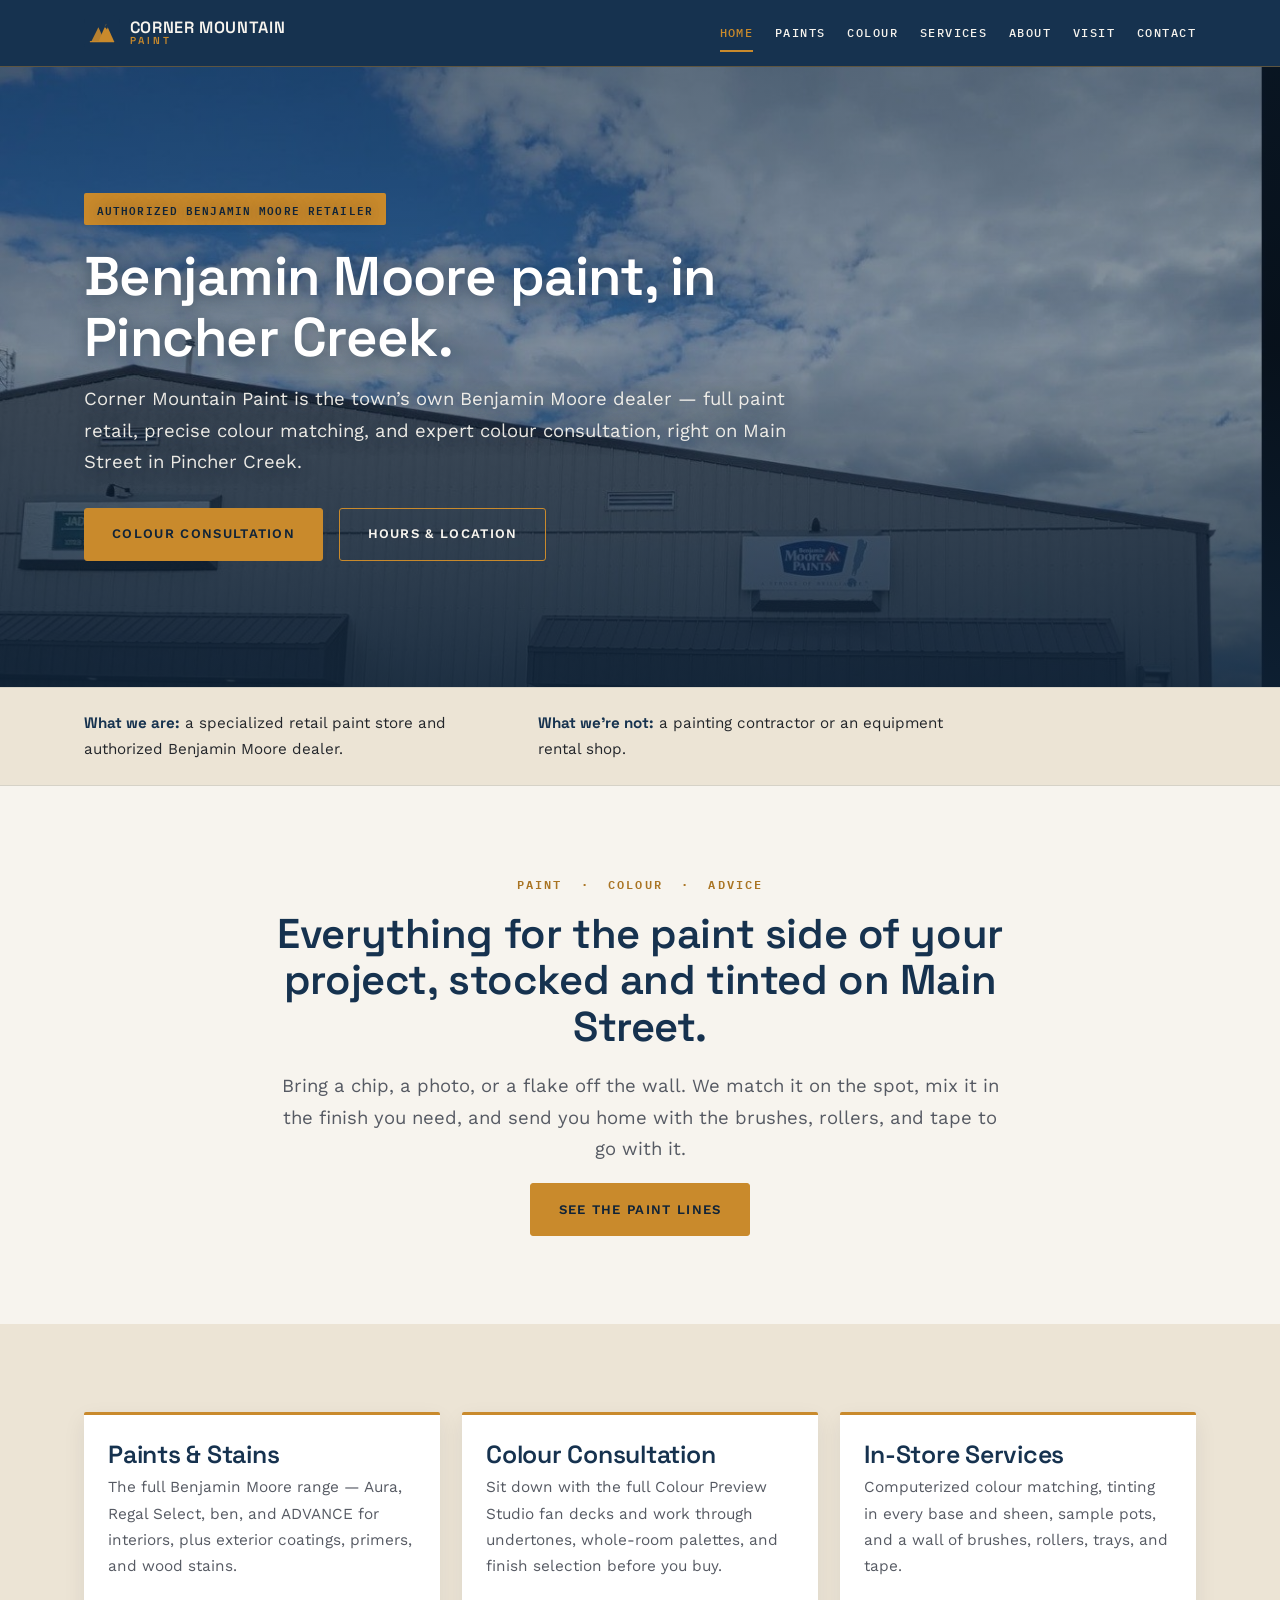
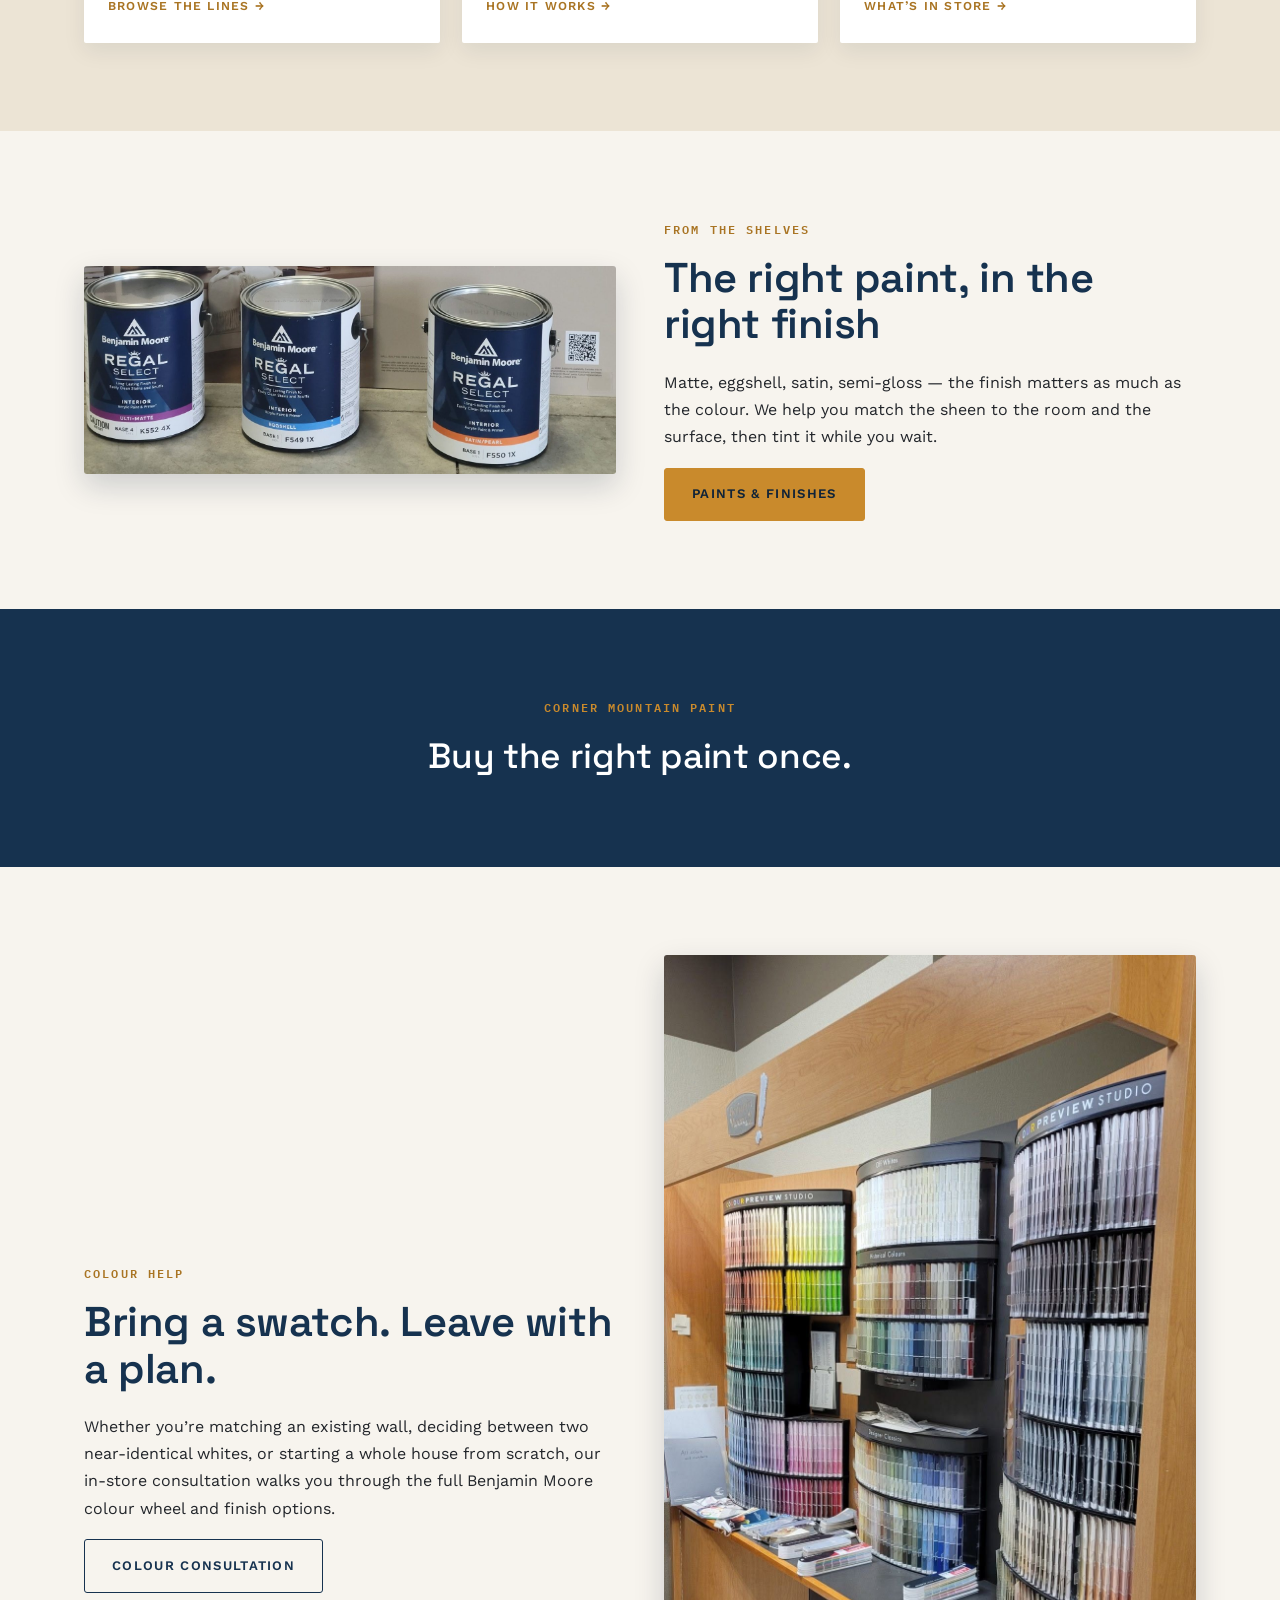
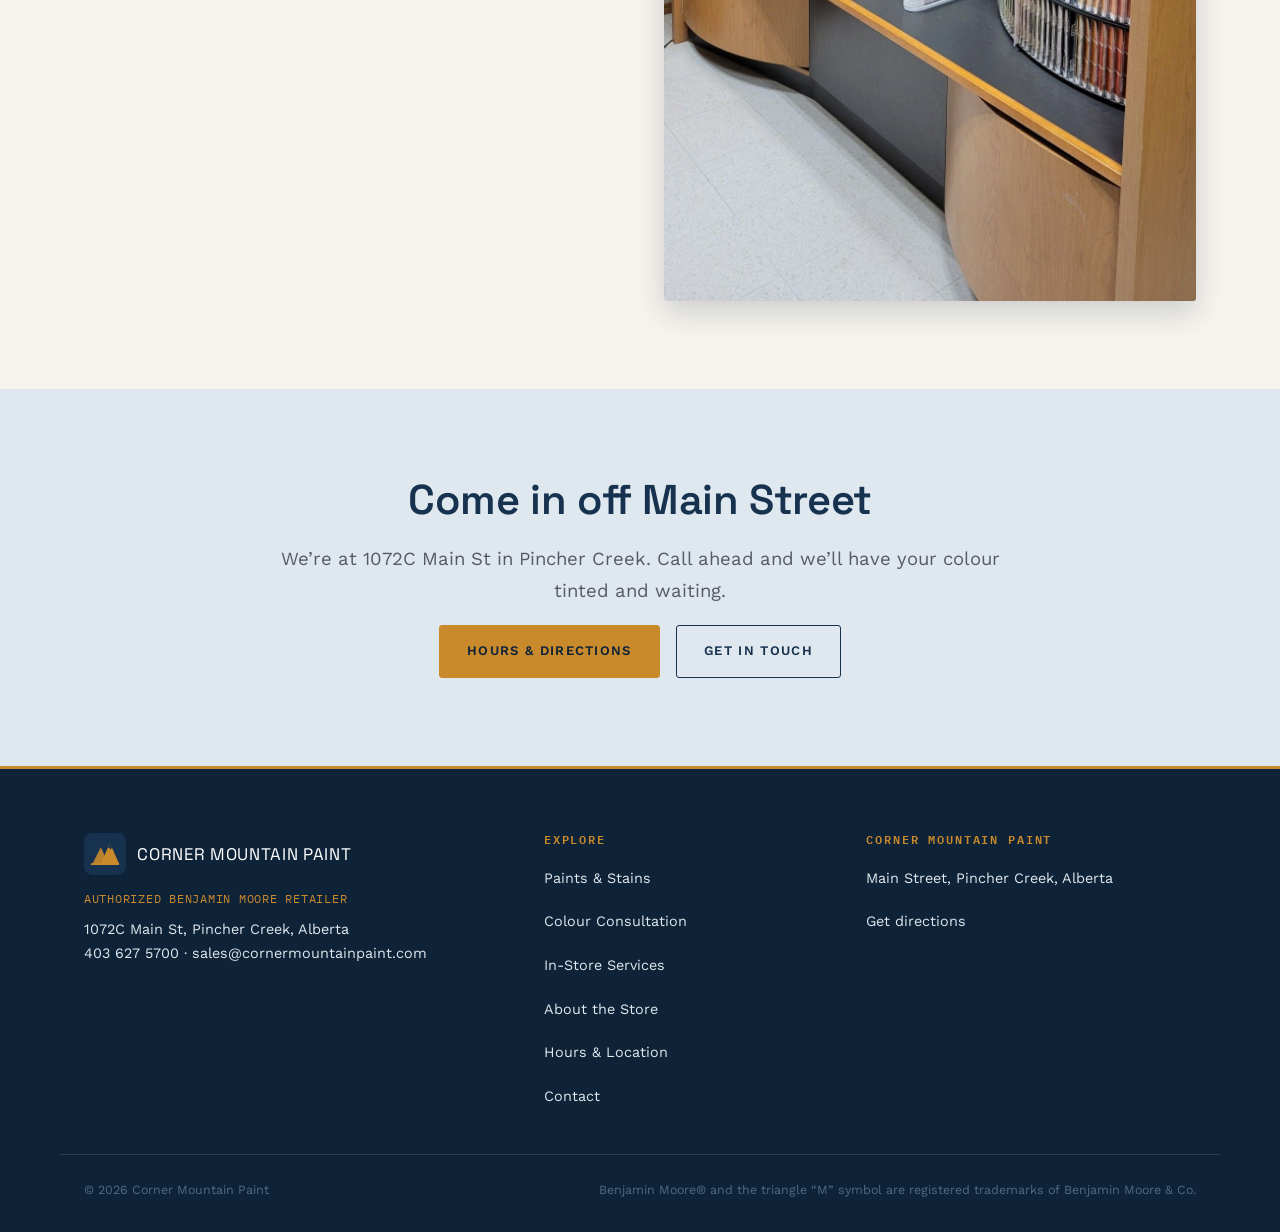
==== index.html @ acf10098 "Initial site — Corner Mountain Paint Static marketing site for the authorized Benjamin Moore retaile" ====
<!doctype html>
<html lang="en-CA">
<head>
<meta charset="utf-8">
<meta name="viewport" content="width=device-width, initial-scale=1">
<title>Corner Mountain Paint — Benjamin Moore Paint in Pincher Creek, Alberta</title>
<meta name="description" content="Corner Mountain Paint is Pincher Creek's authorized Benjamin Moore retailer: interior and exterior paint, stains, in-store colour matching, and expert colour consultation on Main Street.">
<link rel="canonical" href="https://www.cornermountainpaint.com/">
<meta property="og:type" content="website">
<meta property="og:title" content="Corner Mountain Paint — Benjamin Moore Paint in Pincher Creek">
<meta property="og:description" content="Pincher Creek's authorized Benjamin Moore retailer. Paint, stains, colour matching, and colour consultation on Main Street.">
<meta property="og:url" content="https://www.cornermountainpaint.com/">
<meta property="og:image" content="https://www.cornermountainpaint.com/assets/img/og-image.png">
<meta name="twitter:card" content="summary_large_image">
<link rel="icon" href="assets/img/favicon.svg" type="image/svg+xml">
<link rel="apple-touch-icon" href="assets/img/apple-touch-icon.png">
<link rel="preconnect" href="https://fonts.googleapis.com">
<link rel="preconnect" href="https://fonts.gstatic.com" crossorigin>
<link href="https://fonts.googleapis.com/css2?family=Space+Grotesk:wght@400;500;600;700&family=Work+Sans:wght@400;500;600&family=IBM+Plex+Mono:wght@500;600&display=swap" rel="stylesheet">
<link rel="stylesheet" href="assets/css/style.css">
</head>
<body>
<a class="skip-link" href="#main">Skip to content</a>

<header class="site-header">
  <div class="wrap site-header__inner">
    <a class="brand" href="index.html">
      <img src="assets/img/logo.svg" alt="">
      <span>Corner Mountain<small>Paint</small></span>
    </a>
    <button class="nav-toggle" aria-expanded="false" aria-controls="site-nav">Menu</button>
    <nav class="nav" id="site-nav" aria-label="Primary">
      <ul>
        <li><a href="index.html" aria-current="page">Home</a></li>
        <li><a href="paints.html">Paints</a></li>
        <li><a href="colour-consultation.html">Colour</a></li>
        <li><a href="services.html">Services</a></li>
        <li><a href="about.html">About</a></li>
        <li><a href="visit.html">Visit</a></li>
        <li><a href="contact.html">Contact</a></li>
      </ul>
    </nav>
  </div>
</header>

<main id="main">

  <section class="hero">
    <img class="hero__bg" src="assets/img/storefront-sky.jpg"
         alt="The Corner Mountain Paint storefront on Main Street in Pincher Creek, with a Benjamin Moore Paints sign and open Alberta sky above.">
    <div class="wrap">
      <p class="dealer-badge">Authorized Benjamin Moore Retailer</p>
      <h1>Benjamin Moore paint, in Pincher Creek.</h1>
      <p class="lead measure">Corner Mountain Paint is the town&rsquo;s own Benjamin Moore dealer &mdash;
        full paint retail, precise colour matching, and expert colour consultation, right on Main Street
        in Pincher Creek.</p>
      <div class="btn-row">
        <a class="btn" href="colour-consultation.html">Colour Consultation</a>
        <a class="btn-ghost" href="visit.html">Hours &amp; Location</a>
      </div>
    </div>
  </section>

  <section class="clarity-strip">
    <div class="wrap">
      <p><strong>What we are:</strong> a specialized retail paint store and authorized Benjamin Moore dealer.</p>
      <p><strong>What we&rsquo;re not:</strong> a painting contractor or an equipment rental shop.</p>
    </div>
  </section>

  <section class="section center">
    <div class="wrap wrap--narrow">
      <p class="eyebrow">Paint &nbsp;&middot;&nbsp; Colour &nbsp;&middot;&nbsp; Advice</p>
      <h2>Everything for the paint side of your project, stocked and tinted on Main Street.</h2>
      <p class="lead measure">Bring a chip, a photo, or a flake off the wall. We match it on the spot, mix it in the
        finish you need, and send you home with the brushes, rollers, and tape to go with it.</p>
      <div class="btn-row"><a class="btn" href="paints.html">See the paint lines</a></div>
    </div>
  </section>

  <section class="section section--paper-deep">
    <div class="wrap">
      <div class="cards">
        <article class="card">
          <h3>Paints &amp; Stains</h3>
          <p>The full Benjamin Moore range &mdash; Aura, Regal Select, ben, and ADVANCE for interiors,
            plus exterior coatings, primers, and wood stains.</p>
          <a class="card__link" href="paints.html">Browse the lines &rarr;</a>
        </article>
        <article class="card">
          <h3>Colour Consultation</h3>
          <p>Sit down with the full Colour Preview Studio fan decks and work through undertones,
            whole-room palettes, and finish selection before you buy.</p>
          <a class="card__link" href="colour-consultation.html">How it works &rarr;</a>
        </article>
        <article class="card">
          <h3>In-Store Services</h3>
          <p>Computerized colour matching, tinting in every base and sheen, sample pots, and a wall of
            brushes, rollers, trays, and tape.</p>
          <a class="card__link" href="services.html">What&rsquo;s in store &rarr;</a>
        </article>
      </div>
    </div>
  </section>

  <section class="section">
    <div class="wrap">
      <div class="split">
        <figure class="split__media framed">
          <img src="assets/img/regal-select-cans.jpg"
               alt="Three cans of Benjamin Moore Regal Select interior paint in Ulti-Matte, Eggshell, and Satin finishes.">
        </figure>
        <div>
          <p class="eyebrow">From the shelves</p>
          <h2>The right paint, in the right finish</h2>
          <p>Matte, eggshell, satin, semi-gloss &mdash; the finish matters as much as the colour. We
            help you match the sheen to the room and the surface, then tint it while you wait.</p>
          <div class="btn-row"><a class="btn" href="paints.html">Paints &amp; finishes</a></div>
        </div>
      </div>
    </div>
  </section>

  <section class="section section--navy statement">
    <div class="wrap wrap--narrow">
      <p class="eyebrow">Corner Mountain Paint</p>
      <blockquote>Buy the right paint once.</blockquote>
    </div>
  </section>

  <section class="section">
    <div class="wrap">
      <div class="split split--reverse">
        <figure class="split__media framed">
          <img src="assets/img/colour-preview-studio.jpg"
               alt="The Benjamin Moore Colour Preview Studio fan-deck display at Corner Mountain Paint.">
        </figure>
        <div>
          <p class="eyebrow">Colour help</p>
          <h2>Bring a swatch. Leave with a plan.</h2>
          <p>Whether you&rsquo;re matching an existing wall, deciding between two near-identical whites,
            or starting a whole house from scratch, our in-store consultation walks you through the full
            Benjamin Moore colour wheel and finish options.</p>
          <div class="btn-row"><a class="btn-ghost" href="colour-consultation.html">Colour consultation</a></div>
        </div>
      </div>
    </div>
  </section>

  <section class="section section--sky center">
    <div class="wrap wrap--narrow">
      <h2>Come in off Main Street</h2>
      <p class="lead measure">We&rsquo;re at 1072C Main St in Pincher Creek.
        Call ahead and we&rsquo;ll have your colour tinted and waiting.</p>
      <div class="btn-row">
        <a class="btn" href="visit.html">Hours &amp; directions</a>
        <a class="btn-ghost" href="contact.html">Get in touch</a>
      </div>
    </div>
  </section>

</main>

<footer class="site-footer">
  <div class="wrap site-footer__grid">
    <div>
      <div class="footer-brand">
        <img src="assets/img/logo.svg" alt="">
        <span>Corner Mountain Paint</span>
      </div>
      <p class="footer-tagline">Authorized Benjamin Moore Retailer</p>
      <p>1072C Main St, Pincher Creek, Alberta<br>
        <a href="tel:+14036275700">403&nbsp;627&nbsp;5700</a> &middot;
        <a href="mailto:sales@cornermountainpaint.com">sales@cornermountainpaint.com</a></p>
    </div>
    <div>
      <h4>Explore</h4>
      <ul>
        <li><a href="paints.html">Paints &amp; Stains</a></li>
        <li><a href="colour-consultation.html">Colour Consultation</a></li>
        <li><a href="services.html">In-Store Services</a></li>
        <li><a href="about.html">About the Store</a></li>
        <li><a href="visit.html">Hours &amp; Location</a></li>
        <li><a href="contact.html">Contact</a></li>
      </ul>
    </div>
    <div>
      <h4>Corner Mountain Paint</h4>
      <ul>
        <li>Main Street, Pincher Creek, Alberta</li>
        <li><a href="visit.html">Get directions</a></li>
      </ul>
    </div>
  </div>
  <div class="wrap site-footer__legal">
    <span>&copy; <span id="year">2026</span> Corner Mountain Paint</span>
    <span>Benjamin Moore&reg; and the triangle &ldquo;M&rdquo; symbol are registered trademarks of Benjamin Moore &amp; Co.</span>
  </div>
</footer>

<script src="assets/js/main.js"></script>
<script>document.getElementById("year").textContent = new Date().getFullYear();</script>
</body>
</html>
---- assets/css/style.css ----
/* =========================================================
   Corner Mountain Paint — site styles
   Authorized Benjamin Moore retailer, Pincher Creek, Alberta
   Palette: foothills navy + warm paper, with slate, amber, brick
   Type: Space Grotesk (display) + Work Sans (text) + IBM Plex Mono (labels)
   ========================================================= */

:root {
  --navy:       #16324f;
  --navy-deep:  #0f2338;
  --slate:      #4d6b82;
  --sky-soft:   #dfe8ee;
  --paper:      #f7f4ee;
  --paper-deep: #ece4d5;
  --amber:      #c98a2c;
  --amber-deep: #a97423;
  --brick:      #a8503c;
  --ink:        #23262b;
  --ink-soft:   #565a63;
  --white:      #ffffff;

  --display: "Space Grotesk", "Segoe UI", system-ui, sans-serif;
  --sans:    "Work Sans", -apple-system, BlinkMacSystemFont, "Segoe UI", Roboto, sans-serif;
  --mono:    "IBM Plex Mono", ui-monospace, SFMono-Regular, Menlo, monospace;

  --wrap: 1160px;
  --gap: clamp(1.25rem, 4vw, 3rem);
  --header-h: 66px;
}

/* ---------- reset-ish ---------- */
*, *::before, *::after { box-sizing: border-box; }
html { scroll-behavior: smooth; -webkit-text-size-adjust: 100%; }
html, body { overflow-x: clip; }
body {
  margin: 0;
  font-family: var(--sans);
  font-size: 1rem;
  line-height: 1.7;
  color: var(--ink);
  background: var(--paper);
  -webkit-font-smoothing: antialiased;
}
img { max-width: 100%; height: auto; display: block; }
a { color: var(--navy); text-decoration-thickness: 1px; text-underline-offset: 2px; }
a:hover { color: var(--amber-deep); }
h1, h2, h3, h4 {
  font-family: var(--display);
  font-weight: 600;
  line-height: 1.12;
  color: var(--navy);
  margin: 0 0 .5em;
  letter-spacing: -.01em;
  overflow-wrap: break-word;
}
h1 { font-size: clamp(2rem, 6vw, 3.4rem); }
h2 { font-size: clamp(1.75rem, 4vw, 2.6rem); }
h3 { font-size: clamp(1.2rem, 2.4vw, 1.55rem); }
p { margin: 0 0 1.1rem; }
ul, ol { margin: 0 0 1.1rem; padding-left: 1.2rem; }
li { margin: .35rem 0; }
hr { border: 0; border-top: 1px solid var(--paper-deep); margin: 2.5rem 0; }

/* ---------- accessibility helpers ---------- */
.skip-link {
  position: absolute; left: 8px; top: -60px;
  background: var(--amber); color: var(--navy-deep);
  padding: .6rem 1rem; border-radius: 3px; font-weight: 600;
  z-index: 200; transition: top .15s ease;
}
.skip-link:focus { top: 8px; }
:focus-visible { outline: 3px solid var(--amber); outline-offset: 2px; border-radius: 2px; }
.visually-hidden {
  position: absolute !important; width: 1px; height: 1px;
  padding: 0; margin: -1px; overflow: hidden; clip: rect(0 0 0 0); white-space: nowrap; border: 0;
}

/* ---------- layout ---------- */
.wrap {
  width: 100%; max-width: var(--wrap); margin-inline: auto;
  padding-inline: 1.5rem;
}
.wrap--narrow { max-width: 780px; }
.section { padding: clamp(3rem, 7vw, 5.5rem) 0; }
.section--tight { padding: clamp(2rem, 5vw, 3.5rem) 0; }
.section--paper-deep { background: var(--paper-deep); }
.section--sky { background: var(--sky-soft); }
.section--navy { background: var(--navy); color: var(--paper); }
.section--navy h2, .section--navy h3, .section--navy h4 { color: var(--white); }
.section--navy a { color: var(--amber); }

.eyebrow {
  font-family: var(--mono);
  font-size: .74rem;
  letter-spacing: .18em;
  text-transform: uppercase;
  color: var(--amber-deep);
  margin: 0 0 1rem;
  font-weight: 600;
}
.section--navy .eyebrow { color: var(--amber); }
.lead { font-size: 1.16rem; color: var(--ink-soft); }
.section--navy .lead { color: var(--sky-soft); }
.center { text-align: center; }
.measure { max-width: 62ch; }
.center .measure { margin-inline: auto; }

/* ---------- header / nav ---------- */
.site-header {
  position: sticky; top: 0; z-index: 100;
  background: var(--navy);
  border-bottom: 1px solid rgba(201,138,44,.4);
}
.site-header__inner {
  display: flex; align-items: center; justify-content: space-between;
  gap: 1rem; min-height: var(--header-h);
}
.brand {
  display: flex; align-items: center; gap: .6rem;
  color: var(--paper); text-decoration: none; font-family: var(--display);
  font-size: 1.02rem; letter-spacing: .04em; text-transform: uppercase; font-weight: 600;
}
.brand:hover { color: var(--paper); }
.brand img { width: 36px; height: 36px; }
.brand span { line-height: 1.05; }
.brand span small { display: block; font-size: .62em; letter-spacing: .3em; color: var(--amber); }

.nav-toggle {
  display: none;
  background: transparent; border: 1px solid rgba(247,244,238,.4);
  color: var(--paper); border-radius: 4px; padding: .4rem .6rem;
  font-family: var(--mono); font-size: .78rem; letter-spacing: .1em; text-transform: uppercase;
  cursor: pointer; line-height: 1;
}

.nav ul { list-style: none; display: flex; gap: 1.35rem; margin: 0; padding: 0; }
.nav a {
  color: var(--paper); text-decoration: none;
  font-family: var(--mono);
  font-size: .76rem; letter-spacing: .12em; text-transform: uppercase; font-weight: 500;
  padding: .4rem 0; display: inline-block; position: relative;
}
.nav a:hover { color: var(--amber); }
.nav a[aria-current="page"] { color: var(--amber); }
.nav a[aria-current="page"]::after {
  content: ""; position: absolute; left: 0; right: 0; bottom: -2px; height: 2px; background: var(--amber);
}

@media (max-width: 880px) {
  .nav-toggle { display: inline-block; }
  .nav {
    position: absolute; left: 0; right: 0; top: 100%;
    background: var(--navy); border-bottom: 1px solid rgba(201,138,44,.4);
    max-height: 0; overflow: hidden; transition: max-height .28s ease;
  }
  .nav.is-open { max-height: 80vh; }
  .nav ul { flex-direction: column; gap: 0; padding: .5rem 1.5rem 1.25rem; }
  .nav li { border-top: 1px solid rgba(247,244,238,.12); }
  .nav a { display: block; padding: .85rem 0; letter-spacing: .14em; }
  .nav a[aria-current="page"]::after { display: none; }
}

/* ---------- buttons ---------- */
.btn, .btn-ghost {
  display: inline-block; font-family: var(--sans); font-weight: 600;
  font-size: .82rem; letter-spacing: .1em; text-transform: uppercase;
  padding: .9rem 1.7rem; border-radius: 3px; text-decoration: none;
  cursor: pointer; transition: transform .12s ease, background .15s ease, color .15s ease, border-color .15s ease;
  border: 1.5px solid var(--amber);
}
.btn { background: var(--amber); color: var(--navy-deep); }
.btn:hover { background: var(--amber-deep); border-color: var(--amber-deep); color: var(--navy-deep); transform: translateY(-1px); }
.btn:disabled { opacity: .55; cursor: progress; transform: none; }
.btn-ghost { background: transparent; color: var(--paper); }
.btn-ghost:hover { background: rgba(247,244,238,.1); color: var(--paper); transform: translateY(-1px); }
.section--navy .btn-ghost { color: var(--paper); }
/* ghost button on light backgrounds */
.section--sky .btn-ghost,
.section--paper-deep .btn-ghost,
.section:not(.section--navy):not(.section--sky):not(.section--paper-deep) .btn-ghost {
  color: var(--navy); border-color: var(--navy);
}
.section--sky .btn-ghost:hover,
.section--paper-deep .btn-ghost:hover,
.section:not(.section--navy):not(.section--sky):not(.section--paper-deep) .btn-ghost:hover {
  background: rgba(22,50,79,.08); color: var(--navy);
}
.btn-row { display: flex; flex-wrap: wrap; gap: 1rem; }
.center .btn-row { justify-content: center; }

/* ---------- hero ---------- */
.hero {
  position: relative; color: var(--paper);
  min-height: min(74vh, 620px);
  display: flex; align-items: center;
  padding: clamp(3rem, 10vw, 6.5rem) 0;
  background: var(--navy-deep);
}
.hero__bg {
  position: absolute; inset: 0; width: 100%; height: 100%;
  object-fit: cover; z-index: 0;
}
.hero::after {
  content: ""; position: absolute; inset: 0; z-index: 1;
  background:
    linear-gradient(180deg, rgba(15,35,56,.60) 0%, rgba(15,35,56,.48) 45%, rgba(15,35,56,.88) 100%);
}
.hero .wrap { position: relative; z-index: 2; }
.hero h1, .hero p { text-shadow: 0 2px 16px rgba(15,35,56,.5); }
.hero h1 { color: var(--white); margin-bottom: .3em; max-width: 20ch; }
.hero .lead { color: var(--paper); opacity: .94; margin-bottom: 1.8rem; }
.hero__tagline {
  font-family: var(--mono);
  font-size: clamp(.8rem, 2vw, .95rem); color: var(--amber);
  letter-spacing: .12em; text-transform: uppercase; margin: 0 0 1.3rem;
}
.hero--page { min-height: 0; padding: clamp(3rem, 8vw, 5rem) 0; }
.hero--page h1 { margin-bottom: .15em; }
.hero--page .hero__tagline { margin-bottom: 0; }

/* dealer badge */
.dealer-badge {
  display: inline-block; font-family: var(--mono); font-size: .7rem; font-weight: 600;
  letter-spacing: .1em; text-transform: uppercase; color: var(--navy-deep);
  background: var(--amber); padding: .4rem .8rem; border-radius: 2px; margin-bottom: 1.3rem;
}

/* ---------- generic media + text ---------- */
.split {
  display: grid; grid-template-columns: 1fr 1fr;
  gap: var(--gap); align-items: center;
}
.split--reverse .split__media { order: 2; }
.split__media img { border-radius: 3px; box-shadow: 0 12px 30px rgba(15,35,56,.18); }
@media (max-width: 820px) {
  .split { grid-template-columns: 1fr; }
  .split--reverse .split__media { order: 0; }
}

figure { margin: 0; }
figure.framed img { border-radius: 3px; box-shadow: 0 12px 30px rgba(15,35,56,.18); }
figure figcaption {
  font-family: var(--mono);
  font-size: .76rem; color: var(--ink-soft); margin-top: .6rem;
  letter-spacing: .03em;
}
.section--navy figure figcaption { color: var(--sky-soft); }

/* ---------- cards ---------- */
.cards {
  display: grid; grid-template-columns: repeat(3, 1fr); gap: 1.4rem;
}
.cards--2 { grid-template-columns: repeat(2, 1fr); }
@media (max-width: 820px) { .cards, .cards--2 { grid-template-columns: 1fr; } }
.card {
  background: var(--paper); border-top: 3px solid var(--amber);
  padding: 1.6rem 1.5rem; border-radius: 2px;
  box-shadow: 0 8px 22px rgba(15,35,56,.08);
  display: flex; flex-direction: column;
}
.section--paper-deep .card { background: var(--white); }
.card h3 { margin-bottom: .35rem; }
.card p { color: var(--ink-soft); font-size: .96rem; }
.card a.card__link {
  margin-top: auto; font-weight: 600; font-size: .76rem;
  letter-spacing: .1em; text-transform: uppercase; text-decoration: none;
  color: var(--amber-deep); font-family: var(--sans);
}
.card a.card__link:hover { color: var(--navy); }

/* status tag on service cards */
.status-tag {
  align-self: flex-start;
  font-family: var(--mono); font-size: .64rem; font-weight: 600;
  letter-spacing: .08em; text-transform: uppercase;
  padding: .3rem .6rem; border-radius: 2px; margin-bottom: .9rem;
}
.status-tag--in-store { background: var(--slate); color: var(--white); }
.status-tag--referral { background: var(--paper-deep); color: var(--ink); }
.section--paper-deep .status-tag--referral { background: var(--paper); }

/* ---------- swatch chips ---------- */
.chips {
  display: flex; flex-wrap: wrap; gap: .7rem;
  list-style: none; padding: 0; margin: 1.6rem 0 0;
}
.chip {
  width: 120px; border-radius: 3px; overflow: hidden;
  box-shadow: 0 8px 20px rgba(15,35,56,.16);
  background: var(--white);
}
.chip__swatch { height: 84px; }
.chip__label { padding: .5rem .6rem .6rem; }
.chip__name { display: block; font-family: var(--display); font-size: .78rem; font-weight: 600; color: var(--ink); }
.chip__code { display: block; font-family: var(--mono); font-size: .66rem; color: var(--ink-soft); margin-top: .1rem; }

/* ---------- feature / value lists ---------- */
.feature-list { list-style: none; padding: 0; margin: 0; display: grid; gap: 1.1rem; }
.feature-list li { padding-left: 1.7rem; position: relative; }
.feature-list li::before {
  content: ""; position: absolute; left: 0; top: .55em;
  width: .55rem; height: .55rem; background: var(--amber);
  transform: rotate(45deg);
}
.feature-list strong { color: var(--navy); }
.section--navy .feature-list strong { color: var(--white); }

.pillars {
  display: flex; flex-wrap: wrap; gap: .6rem 1.4rem; justify-content: center;
  list-style: none; padding: 0; margin: 0;
  font-family: var(--display); font-size: 1.3rem; color: var(--navy);
}
.section--navy .pillars { color: var(--paper); }
.pillars li { display: flex; align-items: center; gap: 1.4rem; }
.pillars li:not(:last-child)::after { content: "\2022"; color: var(--amber); }

/* ---------- clarity strip ---------- */
.clarity-strip { background: var(--paper-deep); border-block: 1px solid rgba(22,50,79,.1); }
.clarity-strip .wrap {
  display: flex; flex-wrap: wrap; gap: 1rem 2.5rem;
  padding-block: 1.4rem; font-size: .95rem;
}
.clarity-strip p { margin: 0; max-width: 46ch; }
.clarity-strip strong { color: var(--navy); font-family: var(--display); }

/* ---------- product line list ---------- */
.lines { list-style: none; padding: 0; margin: 2rem 0 0; display: grid; gap: 1px; background: rgba(22,50,79,.12); }
.line {
  background: var(--paper); padding: 1.5rem 1.4rem;
  display: grid; grid-template-columns: 180px 1fr; gap: 1.4rem; align-items: baseline;
}
.section--paper-deep .line { background: var(--white); }
.line h3 { margin: 0; }
.line__meta { font-family: var(--mono); font-size: .7rem; letter-spacing: .06em; text-transform: uppercase; color: var(--amber-deep); margin-top: .3rem; }
.line p { margin: 0; color: var(--ink-soft); font-size: .96rem; }
@media (max-width: 640px) { .line { grid-template-columns: 1fr; gap: .5rem; } }

/* ---------- finish table ---------- */
.finish-table { width: 100%; border-collapse: collapse; margin-top: 1.5rem; font-size: .95rem; }
.finish-table caption { text-align: left; font-family: var(--mono); font-size: .72rem; letter-spacing: .12em; text-transform: uppercase; color: var(--amber-deep); margin-bottom: .8rem; }
.finish-table th, .finish-table td { text-align: left; padding: .75rem .9rem; border-bottom: 1px solid var(--paper-deep); vertical-align: top; }
.finish-table th { font-family: var(--display); color: var(--navy); font-weight: 600; }
.finish-table tbody tr:hover { background: rgba(22,50,79,.03); }
.section--navy .finish-table th, .section--navy .finish-table td { border-color: rgba(247,244,238,.16); }
.section--navy .finish-table th { color: var(--white); }

/* ---------- statement band ---------- */
.statement { text-align: center; }
.statement blockquote {
  margin: 0 auto; max-width: 26ch;
  font-family: var(--display); font-weight: 500;
  font-size: clamp(1.4rem, 4vw, 2.2rem); line-height: 1.3;
  color: var(--white); letter-spacing: -.01em;
}

/* ---------- gallery + lightbox ---------- */
.gallery { display: grid; grid-template-columns: repeat(3, 1fr); gap: .8rem; }
@media (max-width: 820px) { .gallery { grid-template-columns: repeat(2, 1fr); } }
@media (max-width: 460px) { .gallery { grid-template-columns: 1fr; } }
.gallery button { padding: 0; border: 0; background: none; cursor: zoom-in; border-radius: 2px; overflow: hidden; }
.gallery img {
  width: 100%; aspect-ratio: 4 / 3; object-fit: cover;
  transition: transform .4s ease; border-radius: 2px;
}
.gallery button:hover img { transform: scale(1.04); }

.lightbox {
  position: fixed; inset: 0; z-index: 300;
  background: rgba(15,35,56,.93);
  display: flex; align-items: center; justify-content: center;
  padding: 4vmin; opacity: 0; pointer-events: none; transition: opacity .2s ease;
}
.lightbox.is-open { opacity: 1; pointer-events: auto; }
.lightbox img { max-width: 100%; max-height: 88vh; border-radius: 3px; box-shadow: 0 20px 60px rgba(0,0,0,.5); }
.lightbox__close {
  position: absolute; top: 3vmin; right: 4vmin;
  background: transparent; border: 0; color: var(--paper);
  font-size: 2.4rem; line-height: 1; cursor: pointer; padding: .2rem .6rem;
}
.lightbox__close:hover { color: var(--amber); }

/* ---------- visit / hours ---------- */
.visit-grid { display: grid; grid-template-columns: 1fr 1.1fr; gap: var(--gap); align-items: start; }
@media (max-width: 820px) { .visit-grid { grid-template-columns: 1fr; } }
.address-block { font-family: var(--display); font-size: 1.25rem; line-height: 1.4; color: var(--navy); margin: 0 0 1rem; }
.section--navy .address-block { color: var(--white); }
.hours-table { border-collapse: collapse; margin: 0 0 1.2rem; font-size: .98rem; }
.hours-table th, .hours-table td { padding: .4rem 1.5rem .4rem 0; text-align: left; font-weight: 400; }
.hours-table th { color: inherit; font-family: var(--sans); }
.hours-table td { font-family: var(--mono); font-size: .9rem; }
.hours-table tr:last-child th, .hours-table tr:last-child td { padding-bottom: 0; }
.phone-line { font-family: var(--mono); font-size: 1.05rem; }
.phone-line a { text-decoration: none; }

.map-embed {
  border-radius: 3px; overflow: hidden; border: 1px solid rgba(22,50,79,.16);
  box-shadow: 0 12px 30px rgba(15,35,56,.14);
}
.section--navy .map-embed { border-color: rgba(247,244,238,.2); }
.map-embed iframe { width: 100%; height: 360px; border: 0; display: block; filter: grayscale(12%) contrast(103%); }

/* ---------- contact ---------- */
.contact-grid { display: grid; grid-template-columns: 1fr 1fr; gap: var(--gap); }
@media (max-width: 820px) { .contact-grid { grid-template-columns: 1fr; } }
.contact-detail { margin: 0 0 1.4rem; }
.contact-detail dt {
  font-family: var(--mono);
  font-size: .7rem; letter-spacing: .16em; text-transform: uppercase;
  color: var(--amber-deep); font-weight: 600; margin-bottom: .2rem;
}
.contact-detail dd { margin: 0; font-size: 1.05rem; }

form label {
  display: block; font-family: var(--mono);
  font-size: .72rem; letter-spacing: .1em; text-transform: uppercase;
  font-weight: 600; color: var(--navy); margin-bottom: .35rem;
}
form .field { margin-bottom: 1.2rem; }
form input, form textarea {
  width: 100%; font-family: var(--sans); font-size: 1rem;
  padding: .75rem .85rem; border: 1.5px solid var(--paper-deep);
  border-radius: 3px; background: var(--white); color: var(--ink);
}
form input:focus, form textarea:focus { border-color: var(--amber); outline: none; }
form textarea { min-height: 150px; resize: vertical; }

/* ---------- footer ---------- */
.site-footer {
  background: var(--navy-deep); color: var(--sky-soft);
  border-top: 3px solid var(--amber);
  padding: clamp(2.5rem, 6vw, 4rem) 0 2rem;
  font-size: .9rem;
}
.site-footer__grid { display: grid; grid-template-columns: 1.5fr 1fr 1.2fr; gap: var(--gap); }
@media (max-width: 820px) { .site-footer__grid { grid-template-columns: 1fr; gap: 2rem; } }
.site-footer h4 {
  color: var(--amber); font-family: var(--mono); font-size: .72rem;
  letter-spacing: .16em; text-transform: uppercase; margin: 0 0 .9rem;
}
.site-footer a { color: var(--sky-soft); text-decoration: none; }
.site-footer a:hover { color: var(--amber); }
.site-footer ul { list-style: none; padding: 0; margin: 0; display: grid; gap: .5rem; }
.footer-brand { display: flex; align-items: center; gap: .7rem; margin-bottom: .8rem; }
.footer-brand img { width: 42px; height: 42px; }
.footer-brand span {
  font-family: var(--display); font-size: 1.05rem; letter-spacing: .04em;
  text-transform: uppercase; color: var(--white); line-height: 1.1;
}
.footer-tagline { font-family: var(--mono); font-size: .78rem; letter-spacing: .06em; text-transform: uppercase; color: var(--amber); margin: 0 0 .5rem; }
.footer-note { color: var(--slate); font-size: .82rem; }
.site-footer__legal {
  margin-top: 2.5rem; padding-top: 1.5rem;
  border-top: 1px solid rgba(247,244,238,.12);
  display: flex; flex-wrap: wrap; gap: .4rem 1.5rem; justify-content: space-between;
  font-size: .78rem; color: var(--slate);
}

/* ---------- misc ---------- */
.note {
  background: var(--paper); border-left: 3px solid var(--amber);
  padding: 1rem 1.2rem; font-size: .92rem; color: var(--ink-soft);
  border-radius: 2px;
}
.stack > * + * { margin-top: 2.5rem; }
.prose > * + * { margin-top: 1.1rem; }
.prose h2 { margin-top: 2.2rem; }

@media (prefers-reduced-motion: reduce) {
  *, *::before, *::after { animation-duration: .001ms !important; transition-duration: .001ms !important; scroll-behavior: auto !important; }
  .gallery img { transition: none; }
}
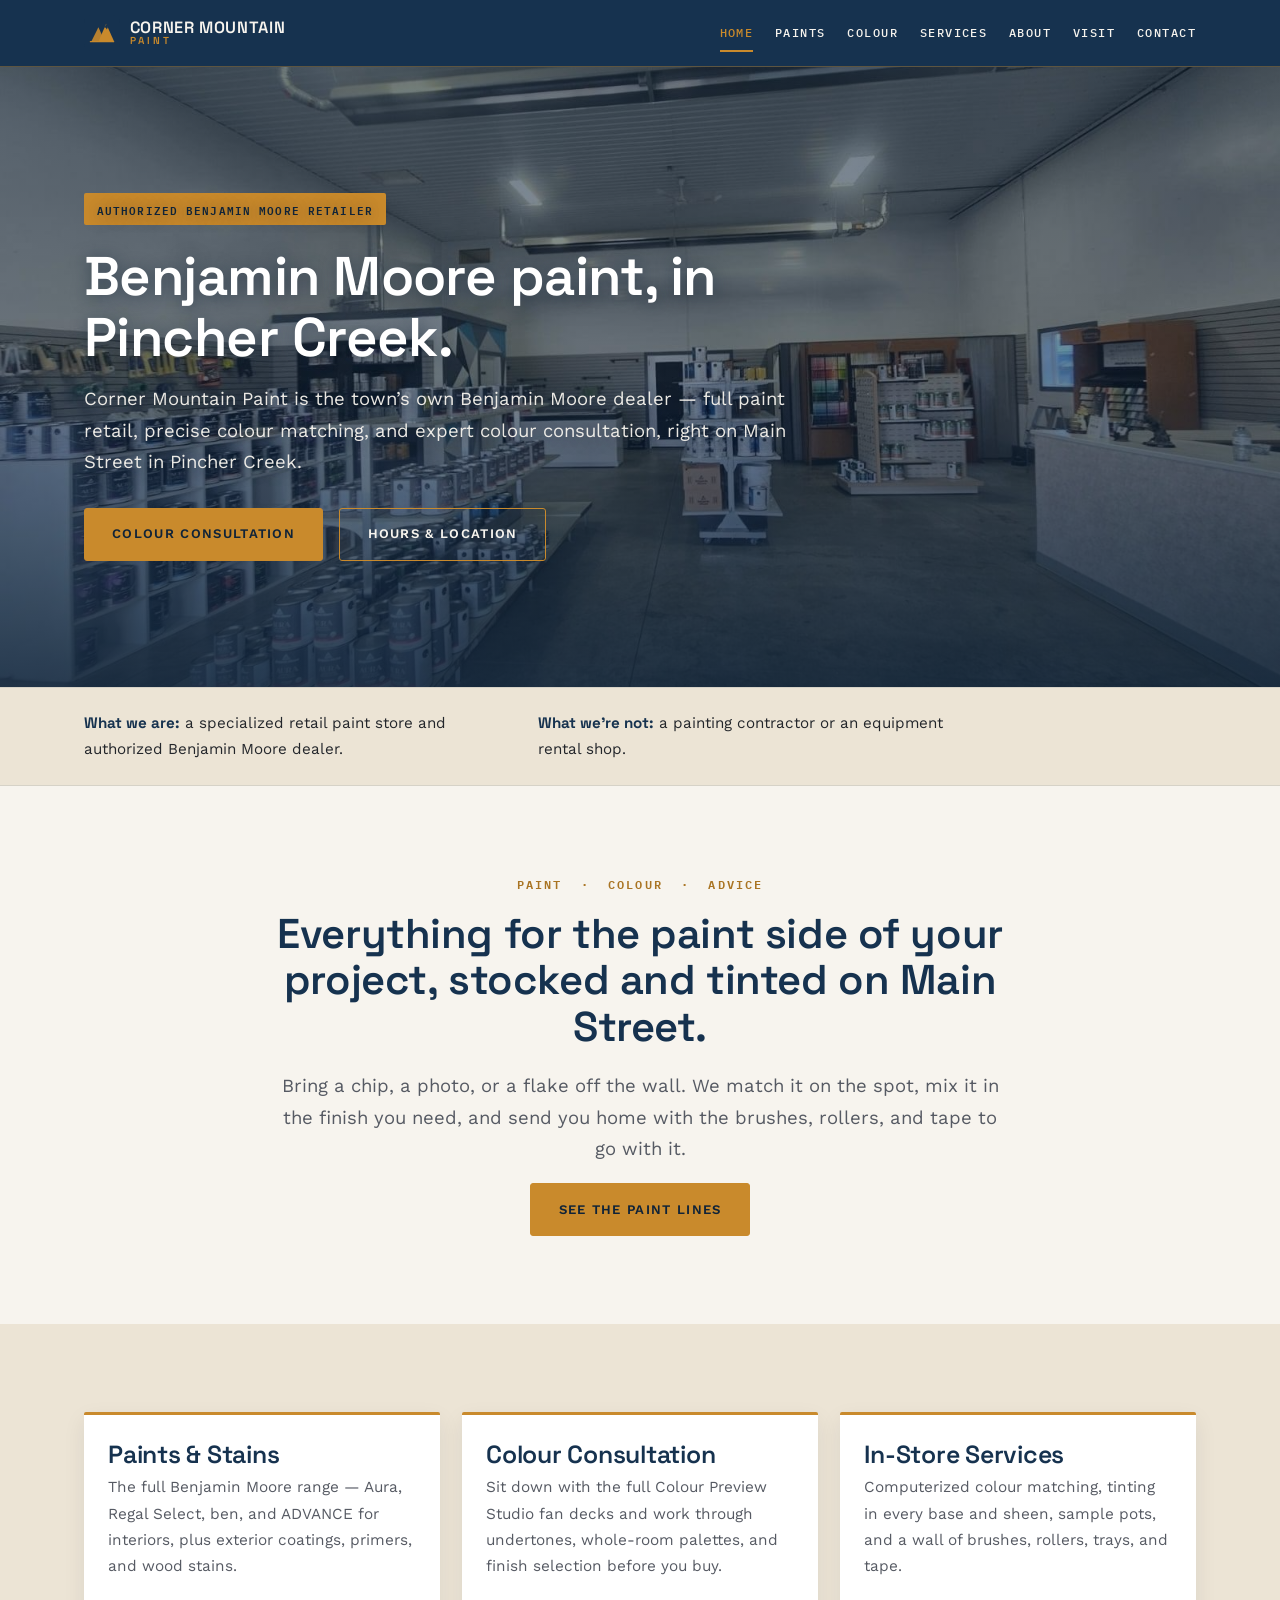
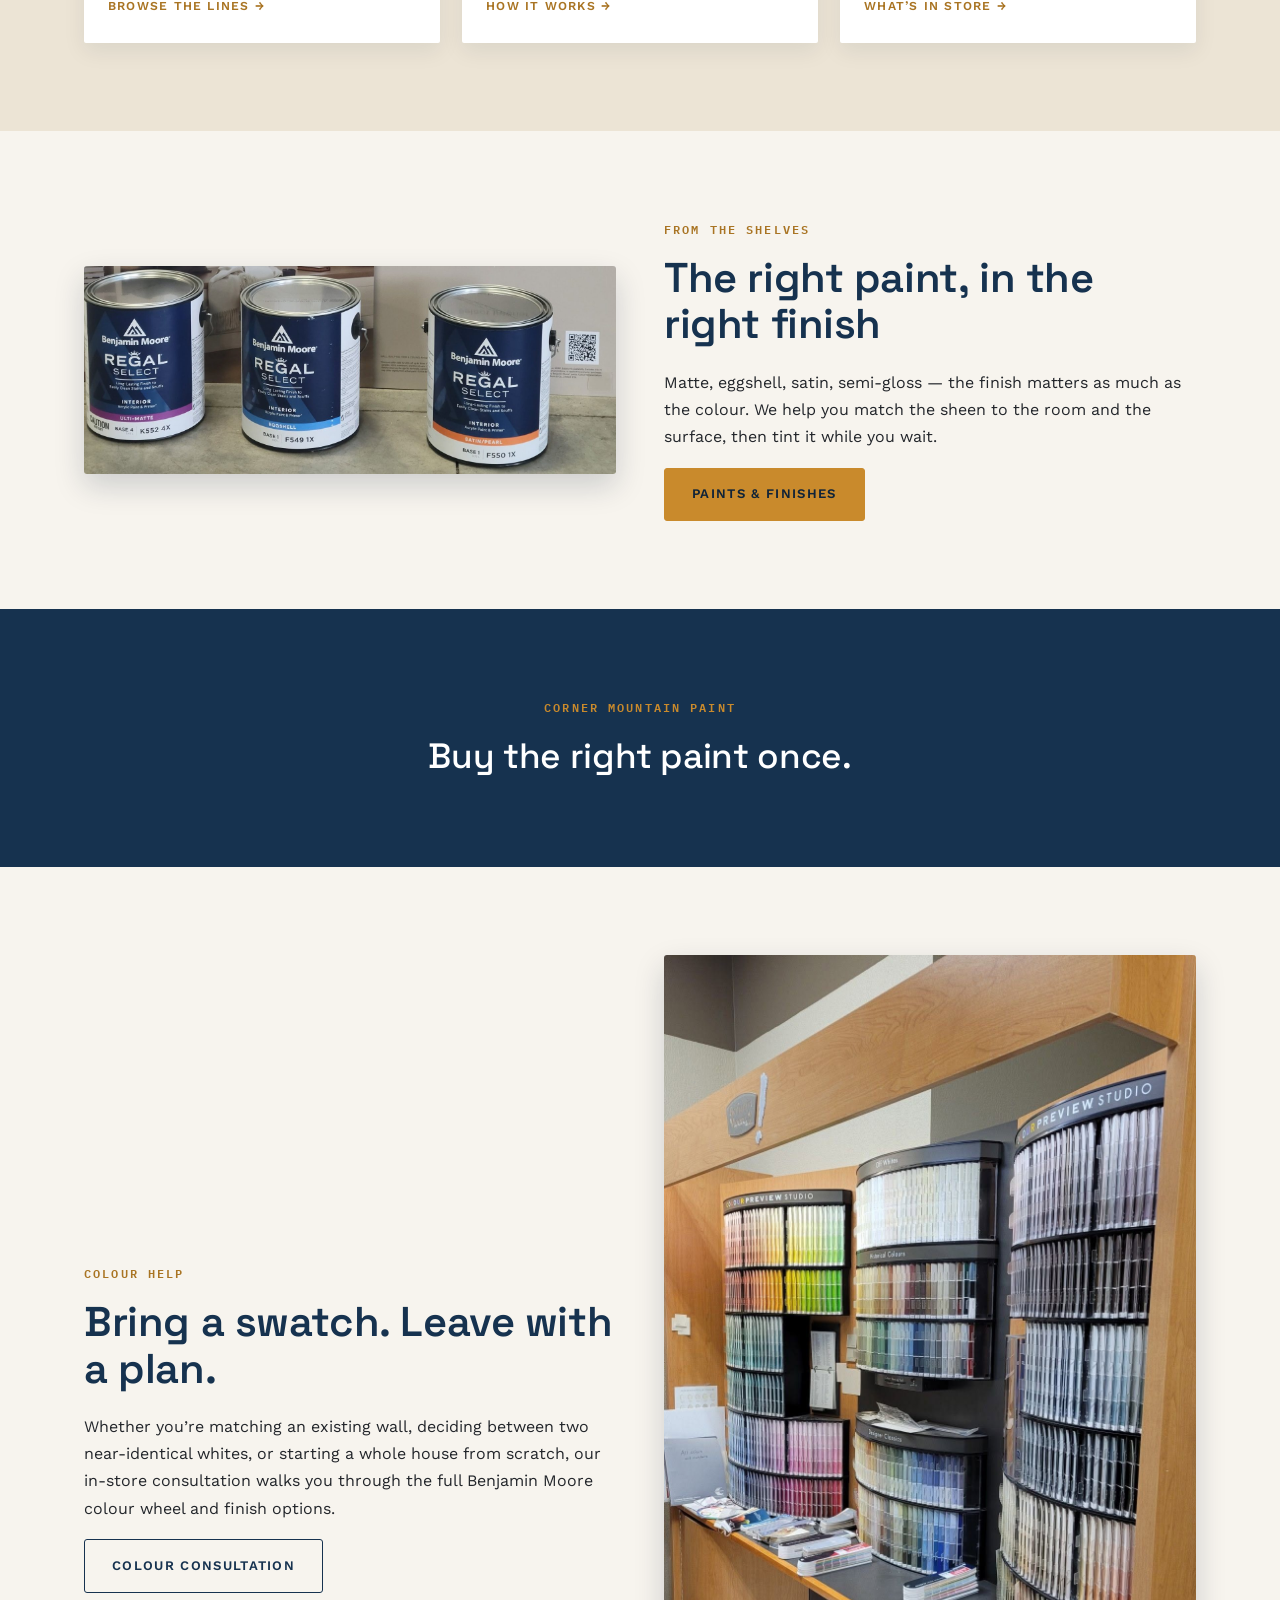
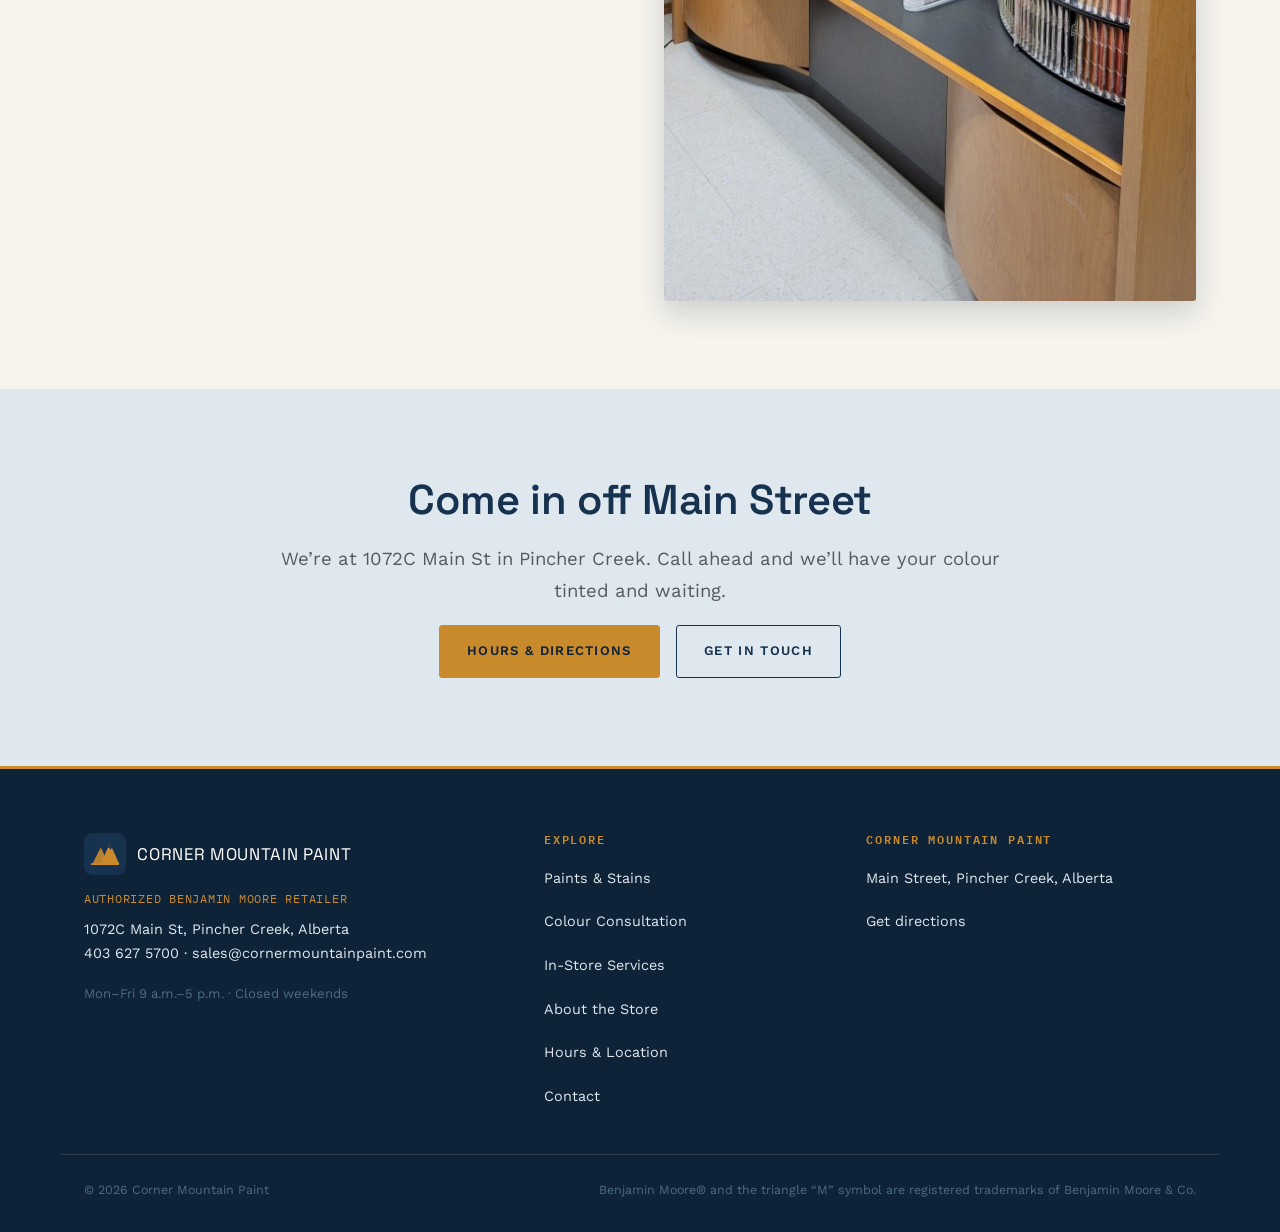
==== commit 39e16b8a: "Add store hours (Mon-Fri 9-5); swap home and contact hero images Co-Authored-By: Claude Sonnet 5 <no" ====
--- a/index.html
+++ b/index.html
@@ -46,8 +46,8 @@
 <main id="main">
 
   <section class="hero">
-    <img class="hero__bg" src="assets/img/storefront-sky.jpg"
-         alt="The Corner Mountain Paint storefront on Main Street in Pincher Creek, with a Benjamin Moore Paints sign and open Alberta sky above.">
+    <img class="hero__bg" src="assets/img/store-interior-wide.jpg"
+         alt="Inside Corner Mountain Paint &mdash; the shop floor with Benjamin Moore displays and the front counter.">
     <div class="wrap">
       <p class="dealer-badge">Authorized Benjamin Moore Retailer</p>
       <h1>Benjamin Moore paint, in Pincher Creek.</h1>
@@ -172,6 +172,7 @@
       <p>1072C Main St, Pincher Creek, Alberta<br>
         <a href="tel:+14036275700">403&nbsp;627&nbsp;5700</a> &middot;
         <a href="mailto:sales@cornermountainpaint.com">sales@cornermountainpaint.com</a></p>
+      <p class="footer-note">Mon&ndash;Fri 9&nbsp;a.m.&ndash;5&nbsp;p.m. &middot; Closed weekends</p>
     </div>
     <div>
       <h4>Explore</h4>
